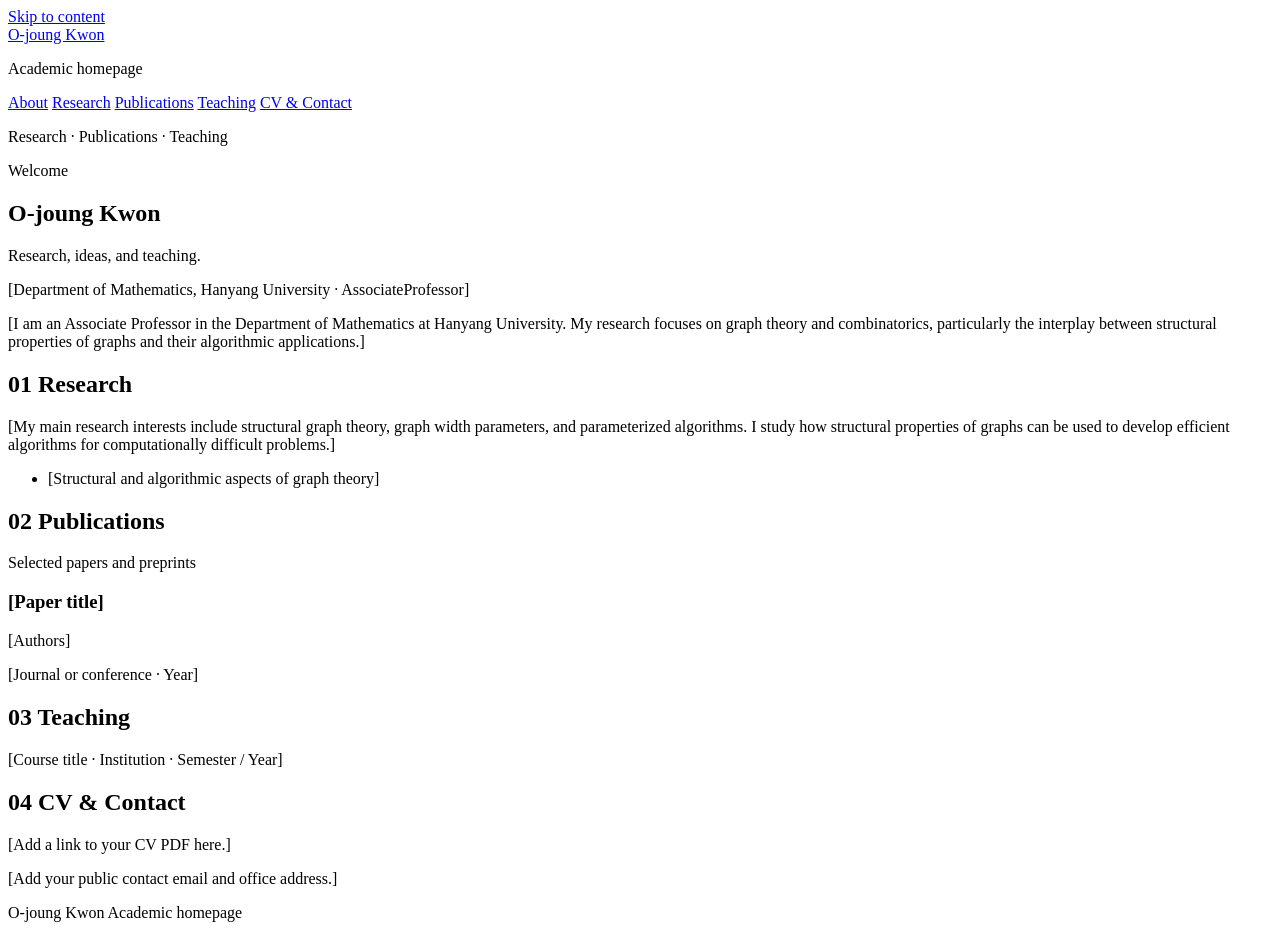
==== index.html @ b2555188 "Add files via upload" ====
<!doctype html>
<html lang="en">
<head>
  <meta charset="utf-8">
  <meta name="viewport" content="width=device-width, initial-scale=1">
  <meta name="description" content="Academic homepage of O-joung Kwon. Research, publications, and teaching.">
  <title>O-joung Kwon · Academic Homepage</title>
  <link rel="stylesheet" href="styles.css">
  <link rel="icon" href="data:image/svg+xml,%3Csvg xmlns='http://www.w3.org/2000/svg' viewBox='0 0 40 40'%3E%3Crect width='40' height='40' rx='8' fill='%231d514b'/%3E%3Ctext x='20' y='28' text-anchor='middle' fill='white' font-family='Georgia' font-size='26'%3EK%3C/text%3E%3C/svg%3E">
</head>
<body>
<a class="skip" href="#main">Skip to content</a>
<div class="layout">
  <header>
    <!-- Replace the name and affiliation with your preferred wording. -->
    <a class="name" href="#about">O-joung Kwon</a>
    <p class="subtitle">Academic homepage</p>
    <nav aria-label="Main navigation">
      <a href="#about">About</a>
      <a href="#research">Research</a>
      <a href="#publications">Publications</a>
      <a href="#teaching">Teaching</a>
      <a href="#cv">CV & Contact</a>
    </nav>
    <p class="sidebar-note">Research · Publications · Teaching</p>
  </header>
  <main id="main">
    <section id="about" class="intro">
      <p class="eyebrow">Welcome</p>
      <h1>O-joung Kwon</h1>
      <p class="lead">Research, ideas, and teaching.</p>
      <p class="placeholder">[Department of Mathematics, Hanyang University · AssociateProfessor]</p>
      <p class="placeholder">[I am an Associate Professor in the Department of Mathematics at Hanyang University. My research focuses on graph theory and combinatorics, particularly the interplay between structural properties of graphs and their algorithmic applications.]</p>
    </section>
    <section id="research">
      <h2><span class="number">01</span> Research</h2>
      <p class="placeholder">[My main research interests include structural graph theory, graph width parameters, and parameterized algorithms. I study how structural properties of graphs can be used to develop efficient algorithms for computationally difficult problems.]</p>
      <!-- Add specific research topics as list items below. -->
      <ul><li class="placeholder">[Structural and algorithmic aspects of graph theory]</li></ul>
    </section>
    <section id="publications">
      <h2><span class="number">02</span> Publications</h2>
      <p class="section-note">Selected papers and preprints</p>
      <!-- Duplicate this article for each paper. Add real DOI / arXiv links when available. -->
      <article class="publication">
        <h3 class="placeholder">[Paper title]</h3>
        <p class="placeholder">[Authors]</p>
        <p class="placeholder">[Journal or conference · Year]</p>
      </article>
    </section>
    <section id="teaching">
      <h2><span class="number">03</span> Teaching</h2>
      <p class="placeholder">[Course title · Institution · Semester / Year]</p>
    </section>
    <section id="cv">
      <h2><span class="number">04</span> CV & Contact</h2>
      <p class="placeholder">[Add a link to your CV PDF here.]</p>
      <!-- Example after uploading cv.pdf: <a href="cv.pdf">Download CV (PDF)</a> -->
      <p class="placeholder">[Add your public contact email and office address.]</p>
    </section>
    <footer>O-joung Kwon <span>Academic homepage</span></footer>
  </main>
</div>
</body>
</html>
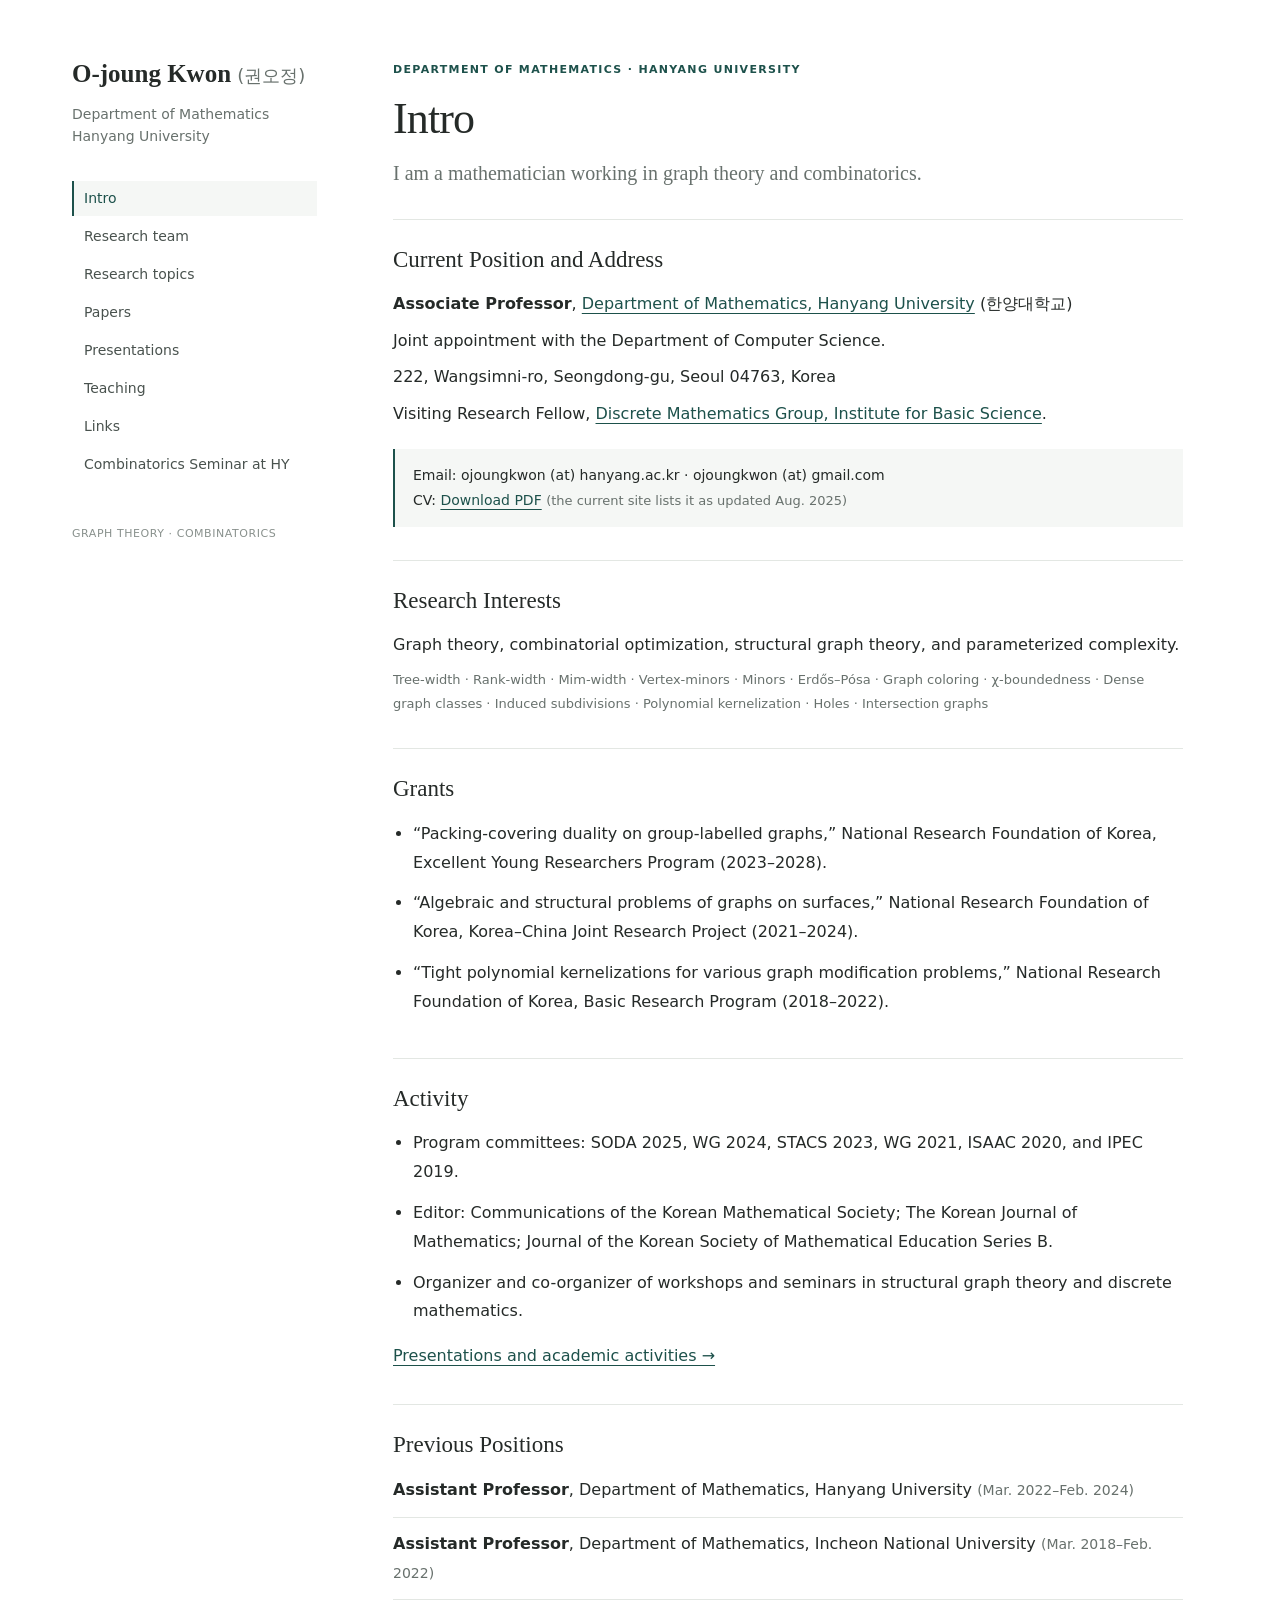
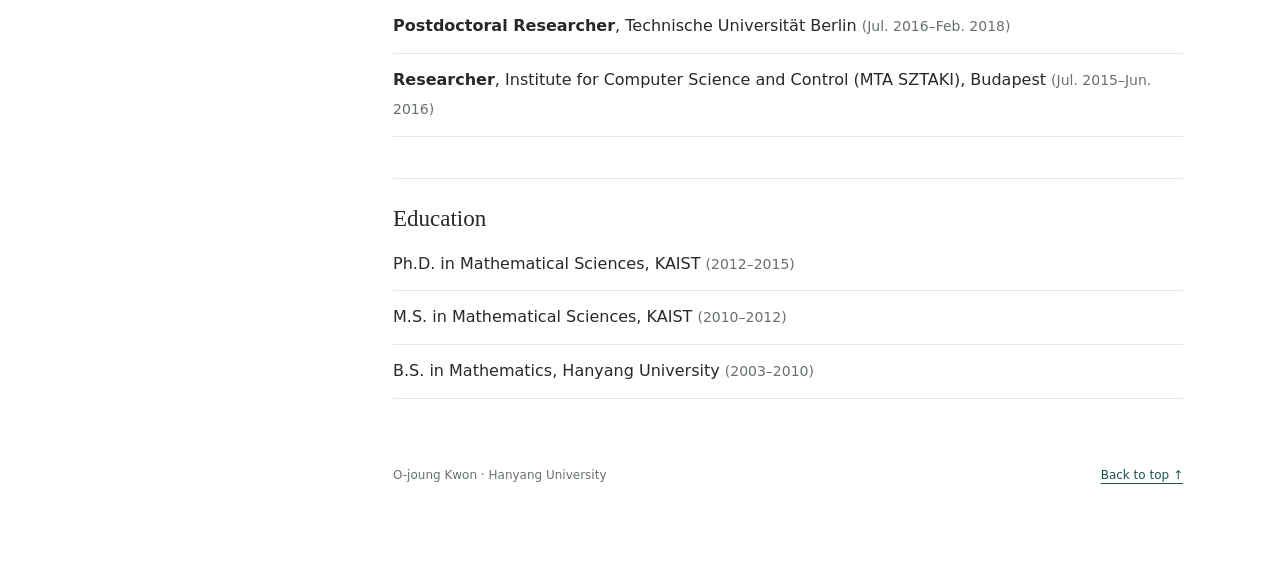
==== commit ad4bfb57: "Add files via upload" ====
--- a/index.html
+++ b/index.html
@@ -3,62 +3,81 @@
 <head>
   <meta charset="utf-8">
   <meta name="viewport" content="width=device-width, initial-scale=1">
-  <meta name="description" content="Academic homepage of O-joung Kwon. Research, publications, and teaching.">
-  <title>O-joung Kwon · Academic Homepage</title>
+  <meta name="description" content="Intro — O-joung Kwon, Department of Mathematics, Hanyang University.">
+  <title>Intro · O-joung Kwon</title>
   <link rel="stylesheet" href="styles.css">
   <link rel="icon" href="data:image/svg+xml,%3Csvg xmlns='http://www.w3.org/2000/svg' viewBox='0 0 40 40'%3E%3Crect width='40' height='40' rx='8' fill='%231d514b'/%3E%3Ctext x='20' y='28' text-anchor='middle' fill='white' font-family='Georgia' font-size='26'%3EK%3C/text%3E%3C/svg%3E">
 </head>
 <body>
-<a class="skip" href="#main">Skip to content</a>
-<div class="layout">
-  <header>
-    <!-- Replace the name and affiliation with your preferred wording. -->
-    <a class="name" href="#about">O-joung Kwon</a>
-    <p class="subtitle">Academic homepage</p>
+<a class="skip" href="#content">Skip to content</a>
+<div class="site-layout">
+  <header class="sidebar">
+    <a class="site-name" href="index.html">O-joung Kwon <span>(권오정)</span></a>
+    <p class="affiliation">Department of Mathematics<br>Hanyang University</p>
     <nav aria-label="Main navigation">
-      <a href="#about">About</a>
-      <a href="#research">Research</a>
-      <a href="#publications">Publications</a>
-      <a href="#teaching">Teaching</a>
-      <a href="#cv">CV & Contact</a>
+        <a href="index.html" aria-current=page>Intro</a>
+        <a href="research-team.html">Research team</a>
+        <a href="research.html">Research topics</a>
+        <a href="papers.html">Papers</a>
+        <a href="presentations.html">Presentations</a>
+        <a href="teaching.html">Teaching</a>
+        <a href="links.html">Links</a>
+        <a href="seminar.html">Combinatorics Seminar at HY</a>
     </nav>
-    <p class="sidebar-note">Research · Publications · Teaching</p>
+    <p class="sidebar-foot">Graph theory · Combinatorics</p>
   </header>
-  <main id="main">
-    <section id="about" class="intro">
-      <p class="eyebrow">Welcome</p>
-      <h1>O-joung Kwon</h1>
-      <p class="lead">Research, ideas, and teaching.</p>
-      <p class="placeholder">[Department of Mathematics, Hanyang University · AssociateProfessor]</p>
-      <p class="placeholder">[I am an Associate Professor in the Department of Mathematics at Hanyang University. My research focuses on graph theory and combinatorics, particularly the interplay between structural properties of graphs and their algorithmic applications.]</p>
+  <main id="content" class="content">
+    <p class="eyebrow">Department of Mathematics · Hanyang University</p>
+    <h1>Intro</h1>
+    <p class="lead">I am a mathematician working in graph theory and combinatorics.</p>
+    <section>
+      <h2>Current Position and Address</h2>
+      <p><strong>Associate Professor</strong>, <a href="https://math.hanyang.ac.kr/">Department of Mathematics, Hanyang University</a> (한양대학교)</p>
+      <p>Joint appointment with the Department of Computer Science.</p>
+      <p>222, Wangsimni-ro, Seongdong-gu, Seoul 04763, Korea</p>
+      <p>Visiting Research Fellow, <a href="https://dimag.ibs.re.kr/">Discrete Mathematics Group, Institute for Basic Science</a>.</p>
+      <p class="contact">Email: ojoungkwon (at) hanyang.ac.kr · ojoungkwon (at) gmail.com<br>CV: <a href="https://drive.google.com/file/d/134eAc_9BDZYzafef-pvAW1CnIQ7KwS_g/view?usp=sharing">Download PDF</a> <span class="muted">(the current site lists it as updated Aug. 2025)</span></p>
     </section>
-    <section id="research">
-      <h2><span class="number">01</span> Research</h2>
-      <p class="placeholder">[My main research interests include structural graph theory, graph width parameters, and parameterized algorithms. I study how structural properties of graphs can be used to develop efficient algorithms for computationally difficult problems.]</p>
-      <!-- Add specific research topics as list items below. -->
-      <ul><li class="placeholder">[Structural and algorithmic aspects of graph theory]</li></ul>
+    <section>
+      <h2>Research Interests</h2>
+      <p>Graph theory, combinatorial optimization, structural graph theory, and parameterized complexity.</p>
+      <p class="muted">Tree-width · Rank-width · Mim-width · Vertex-minors · Minors · Erdős–Pósa · Graph coloring · χ-boundedness · Dense graph classes · Induced subdivisions · Polynomial kernelization · Holes · Intersection graphs</p>
     </section>
-    <section id="publications">
-      <h2><span class="number">02</span> Publications</h2>
-      <p class="section-note">Selected papers and preprints</p>
-      <!-- Duplicate this article for each paper. Add real DOI / arXiv links when available. -->
-      <article class="publication">
-        <h3 class="placeholder">[Paper title]</h3>
-        <p class="placeholder">[Authors]</p>
-        <p class="placeholder">[Journal or conference · Year]</p>
-      </article>
+    <section>
+      <h2>Grants</h2>
+      <ul class="spaced-list">
+        <li>“Packing-covering duality on group-labelled graphs,” National Research Foundation of Korea, Excellent Young Researchers Program (2023–2028).</li>
+        <li>“Algebraic and structural problems of graphs on surfaces,” National Research Foundation of Korea, Korea–China Joint Research Project (2021–2024).</li>
+        <li>“Tight polynomial kernelizations for various graph modification problems,” National Research Foundation of Korea, Basic Research Program (2018–2022).</li>
+      </ul>
     </section>
-    <section id="teaching">
-      <h2><span class="number">03</span> Teaching</h2>
-      <p class="placeholder">[Course title · Institution · Semester / Year]</p>
+    <section>
+      <h2>Activity</h2>
+      <ul class="spaced-list">
+        <li>Program committees: SODA 2025, WG 2024, STACS 2023, WG 2021, ISAAC 2020, and IPEC 2019.</li>
+        <li>Editor: Communications of the Korean Mathematical Society; The Korean Journal of Mathematics; Journal of the Korean Society of Mathematical Education Series B.</li>
+        <li>Organizer and co-organizer of workshops and seminars in structural graph theory and discrete mathematics.</li>
+      </ul>
+      <p><a href="presentations.html">Presentations and academic activities →</a></p>
     </section>
-    <section id="cv">
-      <h2><span class="number">04</span> CV & Contact</h2>
-      <p class="placeholder">[Add a link to your CV PDF here.]</p>
-      <!-- Example after uploading cv.pdf: <a href="cv.pdf">Download CV (PDF)</a> -->
-      <p class="placeholder">[Add your public contact email and office address.]</p>
+    <section>
+      <h2>Previous Positions</h2>
+      <ul class="timeline">
+        <li><strong>Assistant Professor</strong>, Department of Mathematics, Hanyang University <span>(Mar. 2022–Feb. 2024)</span></li>
+        <li><strong>Assistant Professor</strong>, Department of Mathematics, Incheon National University <span>(Mar. 2018–Feb. 2022)</span></li>
+        <li><strong>Postdoctoral Researcher</strong>, Technische Universität Berlin <span>(Jul. 2016–Feb. 2018)</span></li>
+        <li><strong>Researcher</strong>, Institute for Computer Science and Control (MTA SZTAKI), Budapest <span>(Jul. 2015–Jun. 2016)</span></li>
+      </ul>
     </section>
-    <footer>O-joung Kwon <span>Academic homepage</span></footer>
+    <section>
+      <h2>Education</h2>
+      <ul class="timeline">
+        <li>Ph.D. in Mathematical Sciences, KAIST <span>(2012–2015)</span></li>
+        <li>M.S. in Mathematical Sciences, KAIST <span>(2010–2012)</span></li>
+        <li>B.S. in Mathematics, Hanyang University <span>(2003–2010)</span></li>
+      </ul>
+    </section>
+    <footer><span>O-joung Kwon · Hanyang University</span><a href="#content">Back to top ↑</a></footer>
   </main>
 </div>
 </body>
--- a/styles.css
+++ b/styles.css
@@ -0,0 +1,6 @@
+
+:root{color-scheme:light;--paper:#fff;--ink:#252a28;--muted:#68716d;--accent:#1d514b;--line:#e3e7e3;--soft:#f5f7f5}
+*{box-sizing:border-box}html{scroll-behavior:smooth;scroll-padding-top:28px}body{margin:0;background:var(--paper);color:var(--ink);font:16px/1.8 system-ui,-apple-system,BlinkMacSystemFont,"Segoe UI",sans-serif}a{color:var(--accent);text-underline-offset:4px}a:hover{color:#123d38}a:focus-visible{outline:3px solid var(--accent);outline-offset:4px}.site-layout{max-width:1220px;margin:0 auto;display:grid;grid-template-columns:245px minmax(0,1fr);gap:76px;padding:58px 42px}.sidebar{position:sticky;top:42px;align-self:start}.site-name{display:block;color:var(--ink);font:700 25px/1.3 Georgia,"Times New Roman",serif;text-decoration:none}.site-name span{font:400 18px system-ui,sans-serif;color:var(--muted)}.affiliation{font-size:14px;color:var(--muted);line-height:1.6;margin:12px 0 34px}.sidebar nav{display:flex;flex-direction:column;gap:3px}.sidebar nav a{padding:7px 10px;border-left:2px solid transparent;color:#49524e;text-decoration:none;font-size:14px;line-height:1.5}.sidebar nav a:hover,.sidebar nav a[aria-current=page]{color:var(--accent);border-left-color:var(--accent);background:var(--soft)}.sidebar-foot{margin:42px 0 0;color:#89918d;font-size:11px;letter-spacing:.05em;text-transform:uppercase}.content{min-width:0;max-width:790px;padding:2px 0 40px}.eyebrow{margin:0 0 10px;color:var(--accent);font-size:11px;font-weight:700;letter-spacing:.12em;text-transform:uppercase}h1,h2{font-family:Georgia,"Times New Roman",serif;line-height:1.3}h1{font-size:44px;font-weight:400;letter-spacing:-.02em;margin:0 0 10px}h2{font-size:23px;font-weight:400;margin:0 0 15px}.lead{font:20px/1.6 Georgia,"Times New Roman",serif;color:var(--muted);margin:0 0 30px}.content section{padding:25px 0;border-top:1px solid var(--line)}.content section p{margin:8px 0}.content strong{font-weight:650}.muted{color:var(--muted);font-size:13px}.contact{margin-top:20px!important;padding:14px 18px;background:var(--soft);border-left:2px solid var(--accent);font-size:14px}.spaced-list{padding-left:20px}.spaced-list li{margin:0 0 12px}.timeline{padding:0;list-style:none}.timeline li{padding:12px 0;border-bottom:1px solid var(--line)}.timeline li:first-child{padding-top:0}.timeline span{color:var(--muted);font-size:14px}.note{padding:15px 18px;background:var(--soft);color:var(--muted);font-size:14px}.source-link{margin-top:20px!important;font-size:14px}.topic-grid{display:grid;grid-template-columns:repeat(2,minmax(0,1fr));gap:14px}.content section.topic-grid{border-top:0;padding-top:4px}.topic{padding:20px;background:var(--soft);border-top:2px solid var(--accent)}.topic-index{font-size:11px;color:var(--accent);letter-spacing:.1em}.topic h2{font-size:20px;margin:10px 0}.topic p{font-size:14px;color:var(--muted)}.content footer{display:flex;justify-content:space-between;gap:18px;padding-top:25px;color:var(--muted);font-size:12px}.content footer a{white-space:nowrap}.skip{position:absolute;left:12px;top:-100px;z-index:10;padding:10px;background:#fff}.skip:focus{top:12px}
+@media(max-width:800px){.site-layout{display:block;padding:28px 24px}.sidebar{position:static;padding-bottom:22px;margin-bottom:28px;border-bottom:1px solid var(--line)}.affiliation{margin:8px 0 18px}.sidebar nav{flex-direction:row;flex-wrap:wrap;gap:4px 8px}.sidebar nav a{padding:6px 8px;border-left:0;border-bottom:2px solid transparent}.sidebar nav a:hover,.sidebar nav a[aria-current=page]{border-bottom-color:var(--accent)}.sidebar-foot{display:none}.content{max-width:none}h1{font-size:38px}}
+@media(max-width:520px){.site-layout{padding:22px 18px}.site-name{font-size:23px}.site-name span{font-size:16px}.topic-grid{grid-template-columns:1fr}.lead{font-size:18px}.content footer{flex-wrap:wrap}}
+@media(prefers-reduced-motion:reduce){html{scroll-behavior:auto}}
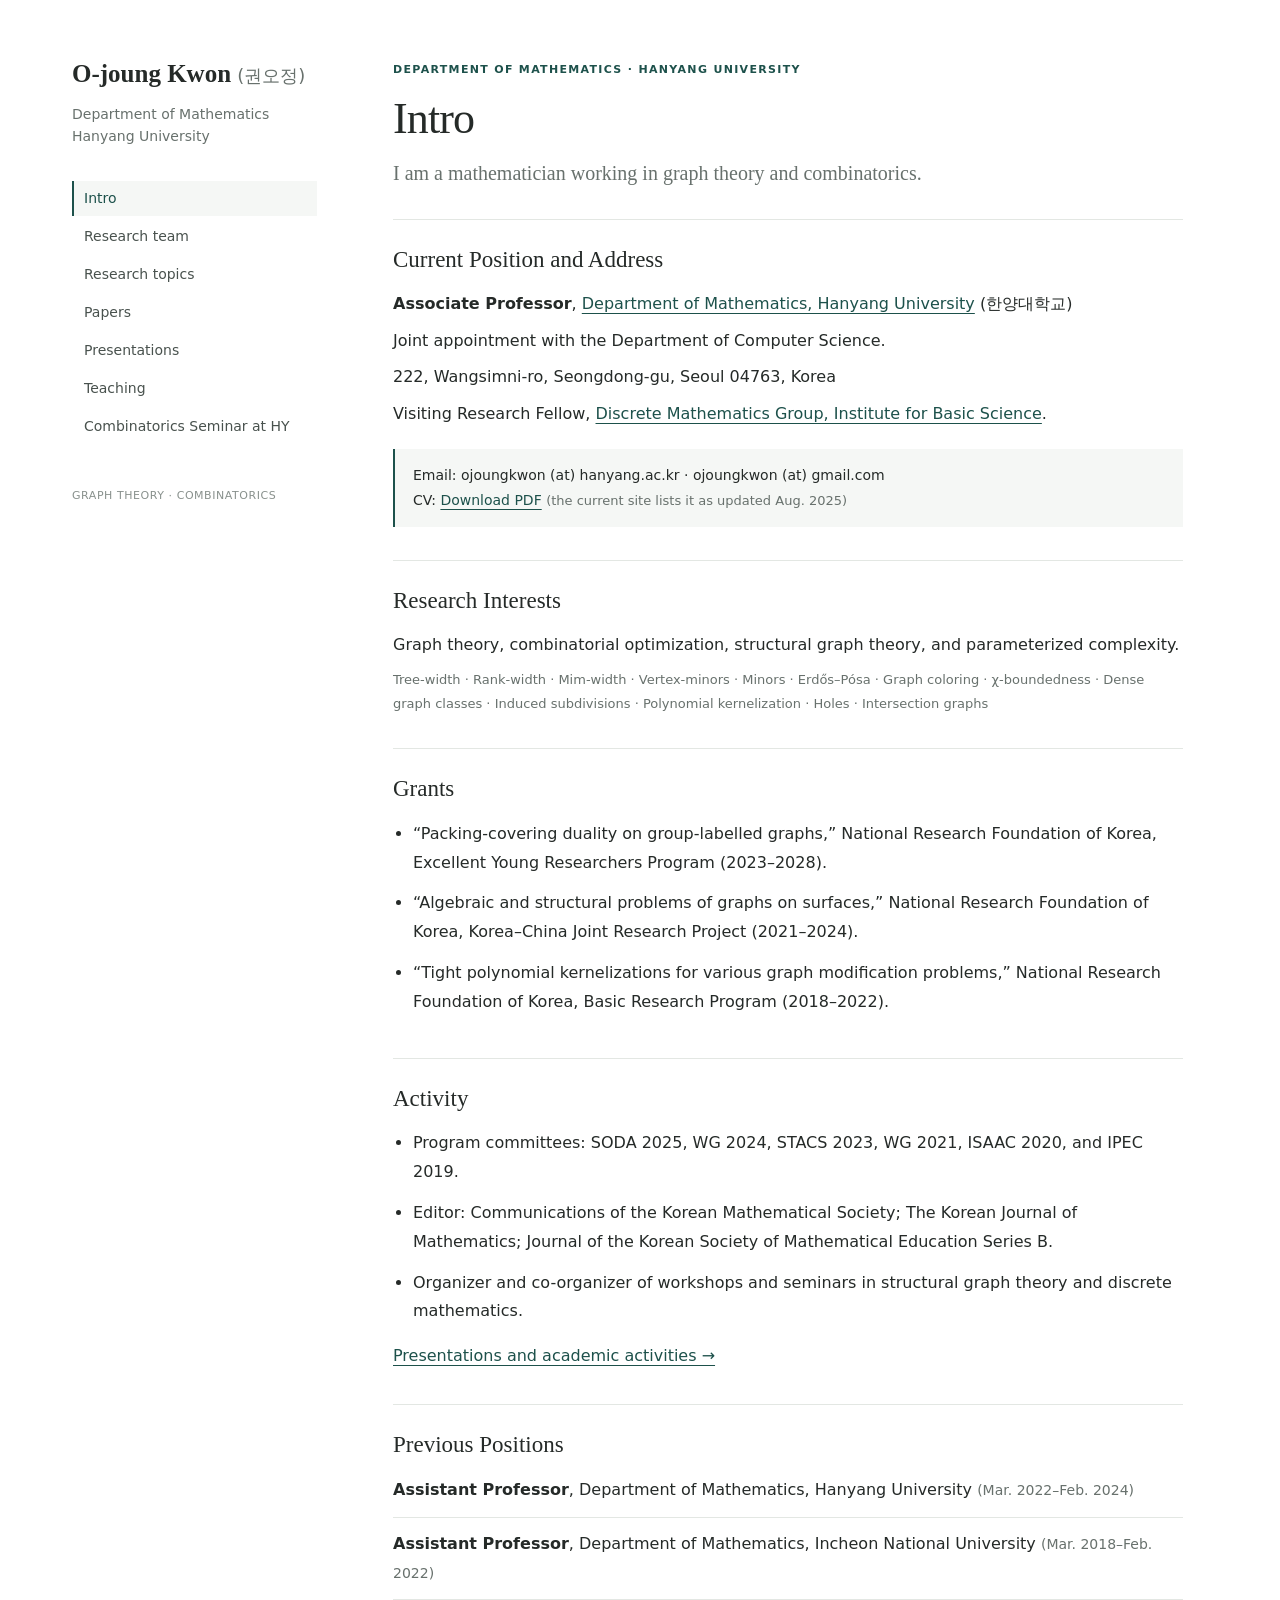
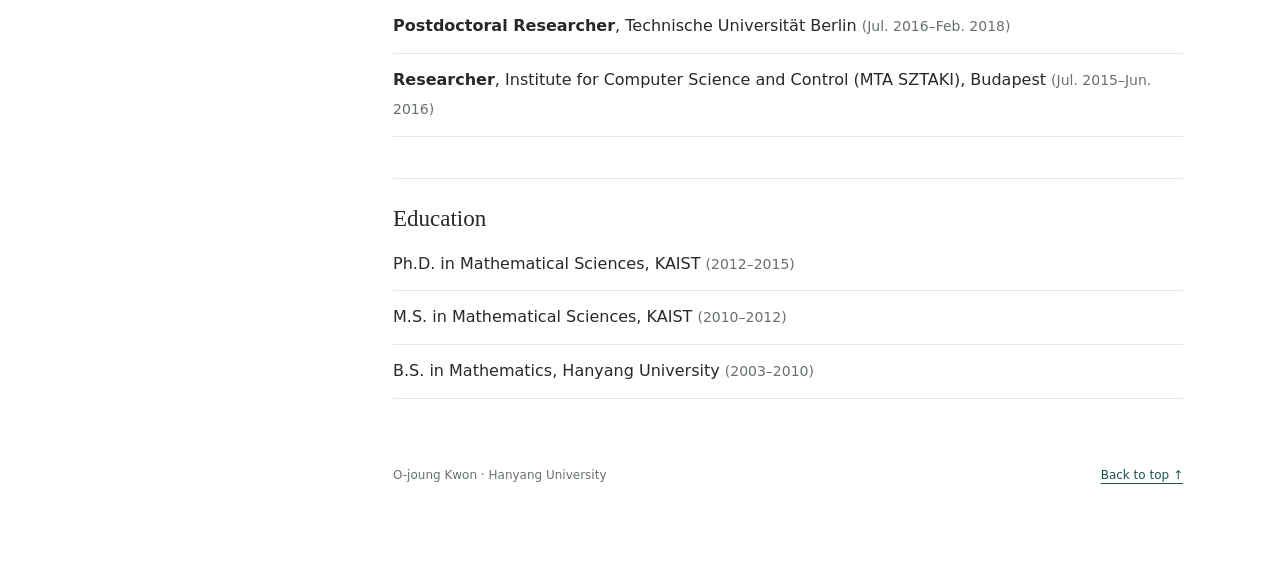
==== commit a5a7929d: "presentation" ====
--- a/index.html
+++ b/index.html
@@ -21,7 +21,6 @@
         <a href="papers.html">Papers</a>
         <a href="presentations.html">Presentations</a>
         <a href="teaching.html">Teaching</a>
-        <a href="links.html">Links</a>
         <a href="seminar.html">Combinatorics Seminar at HY</a>
     </nav>
     <p class="sidebar-foot">Graph theory · Combinatorics</p>
--- a/styles.css
+++ b/styles.css
@@ -1,6 +1,12 @@
 
 :root{color-scheme:light;--paper:#fff;--ink:#252a28;--muted:#68716d;--accent:#1d514b;--line:#e3e7e3;--soft:#f5f7f5}
-*{box-sizing:border-box}html{scroll-behavior:smooth;scroll-padding-top:28px}body{margin:0;background:var(--paper);color:var(--ink);font:16px/1.8 system-ui,-apple-system,BlinkMacSystemFont,"Segoe UI",sans-serif}a{color:var(--accent);text-underline-offset:4px}a:hover{color:#123d38}a:focus-visible{outline:3px solid var(--accent);outline-offset:4px}.site-layout{max-width:1220px;margin:0 auto;display:grid;grid-template-columns:245px minmax(0,1fr);gap:76px;padding:58px 42px}.sidebar{position:sticky;top:42px;align-self:start}.site-name{display:block;color:var(--ink);font:700 25px/1.3 Georgia,"Times New Roman",serif;text-decoration:none}.site-name span{font:400 18px system-ui,sans-serif;color:var(--muted)}.affiliation{font-size:14px;color:var(--muted);line-height:1.6;margin:12px 0 34px}.sidebar nav{display:flex;flex-direction:column;gap:3px}.sidebar nav a{padding:7px 10px;border-left:2px solid transparent;color:#49524e;text-decoration:none;font-size:14px;line-height:1.5}.sidebar nav a:hover,.sidebar nav a[aria-current=page]{color:var(--accent);border-left-color:var(--accent);background:var(--soft)}.sidebar-foot{margin:42px 0 0;color:#89918d;font-size:11px;letter-spacing:.05em;text-transform:uppercase}.content{min-width:0;max-width:790px;padding:2px 0 40px}.eyebrow{margin:0 0 10px;color:var(--accent);font-size:11px;font-weight:700;letter-spacing:.12em;text-transform:uppercase}h1,h2{font-family:Georgia,"Times New Roman",serif;line-height:1.3}h1{font-size:44px;font-weight:400;letter-spacing:-.02em;margin:0 0 10px}h2{font-size:23px;font-weight:400;margin:0 0 15px}.lead{font:20px/1.6 Georgia,"Times New Roman",serif;color:var(--muted);margin:0 0 30px}.content section{padding:25px 0;border-top:1px solid var(--line)}.content section p{margin:8px 0}.content strong{font-weight:650}.muted{color:var(--muted);font-size:13px}.contact{margin-top:20px!important;padding:14px 18px;background:var(--soft);border-left:2px solid var(--accent);font-size:14px}.spaced-list{padding-left:20px}.spaced-list li{margin:0 0 12px}.timeline{padding:0;list-style:none}.timeline li{padding:12px 0;border-bottom:1px solid var(--line)}.timeline li:first-child{padding-top:0}.timeline span{color:var(--muted);font-size:14px}.note{padding:15px 18px;background:var(--soft);color:var(--muted);font-size:14px}.source-link{margin-top:20px!important;font-size:14px}.topic-grid{display:grid;grid-template-columns:repeat(2,minmax(0,1fr));gap:14px}.content section.topic-grid{border-top:0;padding-top:4px}.topic{padding:20px;background:var(--soft);border-top:2px solid var(--accent)}.topic-index{font-size:11px;color:var(--accent);letter-spacing:.1em}.topic h2{font-size:20px;margin:10px 0}.topic p{font-size:14px;color:var(--muted)}.content footer{display:flex;justify-content:space-between;gap:18px;padding-top:25px;color:var(--muted);font-size:12px}.content footer a{white-space:nowrap}.skip{position:absolute;left:12px;top:-100px;z-index:10;padding:10px;background:#fff}.skip:focus{top:12px}
+*{box-sizing:border-box}html{scroll-behavior:smooth;scroll-padding-top:28px}body{margin:0;background:var(--paper);color:var(--ink);font:16px/1.8 system-ui,-apple-system,BlinkMacSystemFont,"Segoe UI",sans-serif}a{color:var(--accent);text-underline-offset:4px}a:hover{color:#123d38}a:focus-visible{outline:3px solid var(--accent);outline-offset:4px}.site-layout{max-width:1220px;margin:0 auto;display:grid;grid-template-columns:245px minmax(0,1fr);gap:76px;padding:58px 42px}.sidebar{position:sticky;top:42px;align-self:start}.site-name{display:block;color:var(--ink);font:700 25px/1.3 Georgia,"Times New Roman",serif;text-decoration:none}.site-name span{display:inline-block;white-space:nowrap;font:400 18px system-ui,sans-serif;color:var(--muted)}.affiliation{font-size:14px;color:var(--muted);line-height:1.6;margin:12px 0 34px}.sidebar nav{display:flex;flex-direction:column;gap:3px}.sidebar nav a{padding:7px 10px;border-left:2px solid transparent;color:#49524e;text-decoration:none;font-size:14px;line-height:1.5}.sidebar nav a:hover,.sidebar nav a[aria-current=page]{color:var(--accent);border-left-color:var(--accent);background:var(--soft)}.sidebar-foot{margin:42px 0 0;color:#89918d;font-size:11px;letter-spacing:.05em;text-transform:uppercase}.content{min-width:0;max-width:790px;padding:2px 0 40px}.eyebrow{margin:0 0 10px;color:var(--accent);font-size:11px;font-weight:700;letter-spacing:.12em;text-transform:uppercase}h1,h2{font-family:Georgia,"Times New Roman",serif;line-height:1.3}h1{font-size:44px;font-weight:400;letter-spacing:-.02em;margin:0 0 10px}h2{font-size:23px;font-weight:400;margin:0 0 15px}.lead{font:20px/1.6 Georgia,"Times New Roman",serif;color:var(--muted);margin:0 0 30px}.content section{padding:25px 0;border-top:1px solid var(--line)}.content section p{margin:8px 0}.content strong{font-weight:650}.muted{color:var(--muted);font-size:13px}.contact{margin-top:20px!important;padding:14px 18px;background:var(--soft);border-left:2px solid var(--accent);font-size:14px}.spaced-list{padding-left:20px}.spaced-list li{margin:0 0 12px}.timeline{padding:0;list-style:none}.timeline li{padding:12px 0;border-bottom:1px solid var(--line)}.timeline li:first-child{padding-top:0}.timeline span{color:var(--muted);font-size:14px}.note{padding:15px 18px;background:var(--soft);color:var(--muted);font-size:14px}.source-link{margin-top:20px!important;font-size:14px}.topic-grid{display:grid;grid-template-columns:repeat(2,minmax(0,1fr));gap:14px}.content section.topic-grid{border-top:0;padding-top:4px}.topic{padding:20px;background:var(--soft);border-top:2px solid var(--accent)}.topic-index{font-size:11px;color:var(--accent);letter-spacing:.1em}.topic h2{font-size:20px;margin:10px 0}.topic p{font-size:14px;color:var(--muted)}.content footer{display:flex;justify-content:space-between;gap:18px;padding-top:25px;color:var(--muted);font-size:12px}.content footer a{white-space:nowrap}.skip{position:absolute;left:12px;top:-100px;z-index:10;padding:10px;background:#fff}.skip:focus{top:12px}
 @media(max-width:800px){.site-layout{display:block;padding:28px 24px}.sidebar{position:static;padding-bottom:22px;margin-bottom:28px;border-bottom:1px solid var(--line)}.affiliation{margin:8px 0 18px}.sidebar nav{flex-direction:row;flex-wrap:wrap;gap:4px 8px}.sidebar nav a{padding:6px 8px;border-left:0;border-bottom:2px solid transparent}.sidebar nav a:hover,.sidebar nav a[aria-current=page]{border-bottom-color:var(--accent)}.sidebar-foot{display:none}.content{max-width:none}h1{font-size:38px}}
 @media(max-width:520px){.site-layout{padding:22px 18px}.site-name{font-size:23px}.site-name span{font-size:16px}.topic-grid{grid-template-columns:1fr}.lead{font-size:18px}.content footer{flex-wrap:wrap}}
 @media(prefers-reduced-motion:reduce){html{scroll-behavior:auto}}
+
+.team-photo{text-align:center}.team-photo img{max-width:100%;height:auto}
+
+.content section.paper-list p{margin:0 0 22px}.paper-list li{margin-bottom:18px}.paper-list a{overflow-wrap:anywhere}
+
+.presentation-list>ul{padding-left:22px}.presentation-list>ul>li{margin-bottom:16px}.presentation-list ul ul{margin-top:6px;padding-left:22px}.presentation-list a{overflow-wrap:anywhere}
